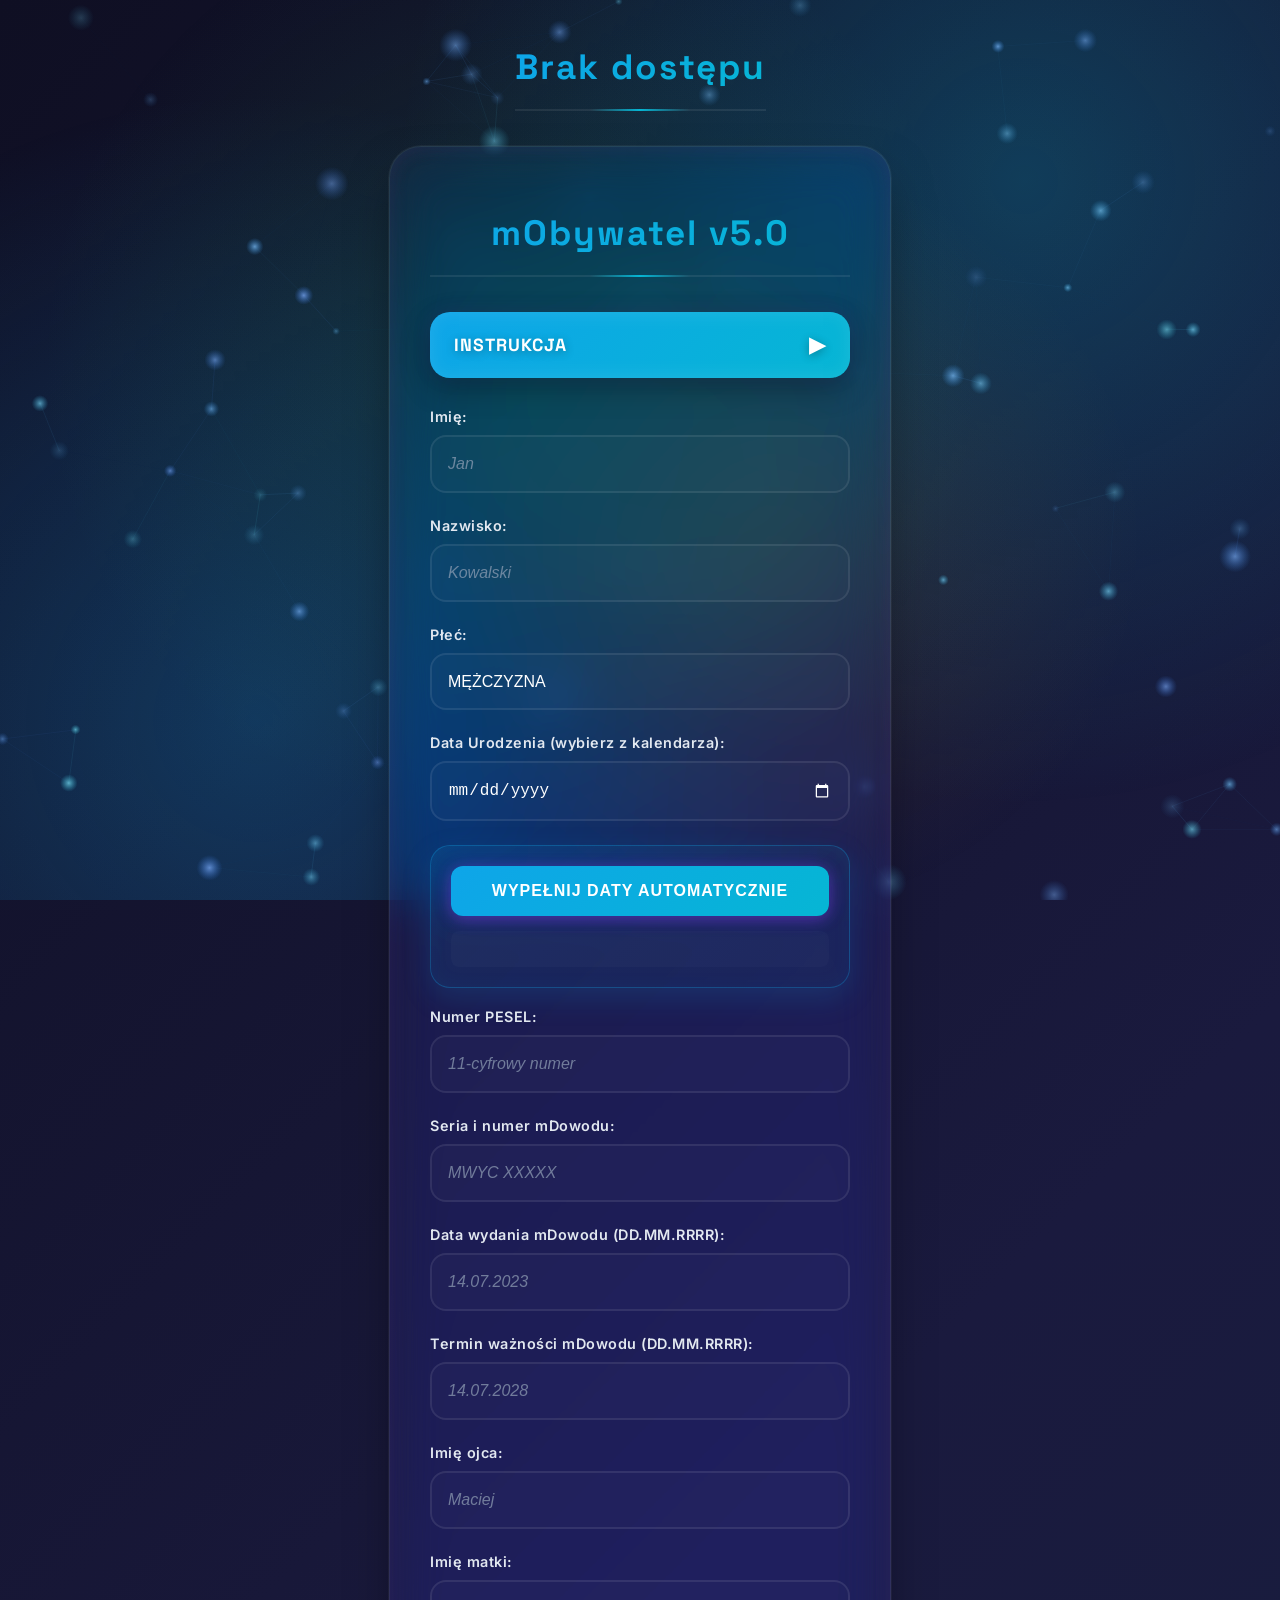
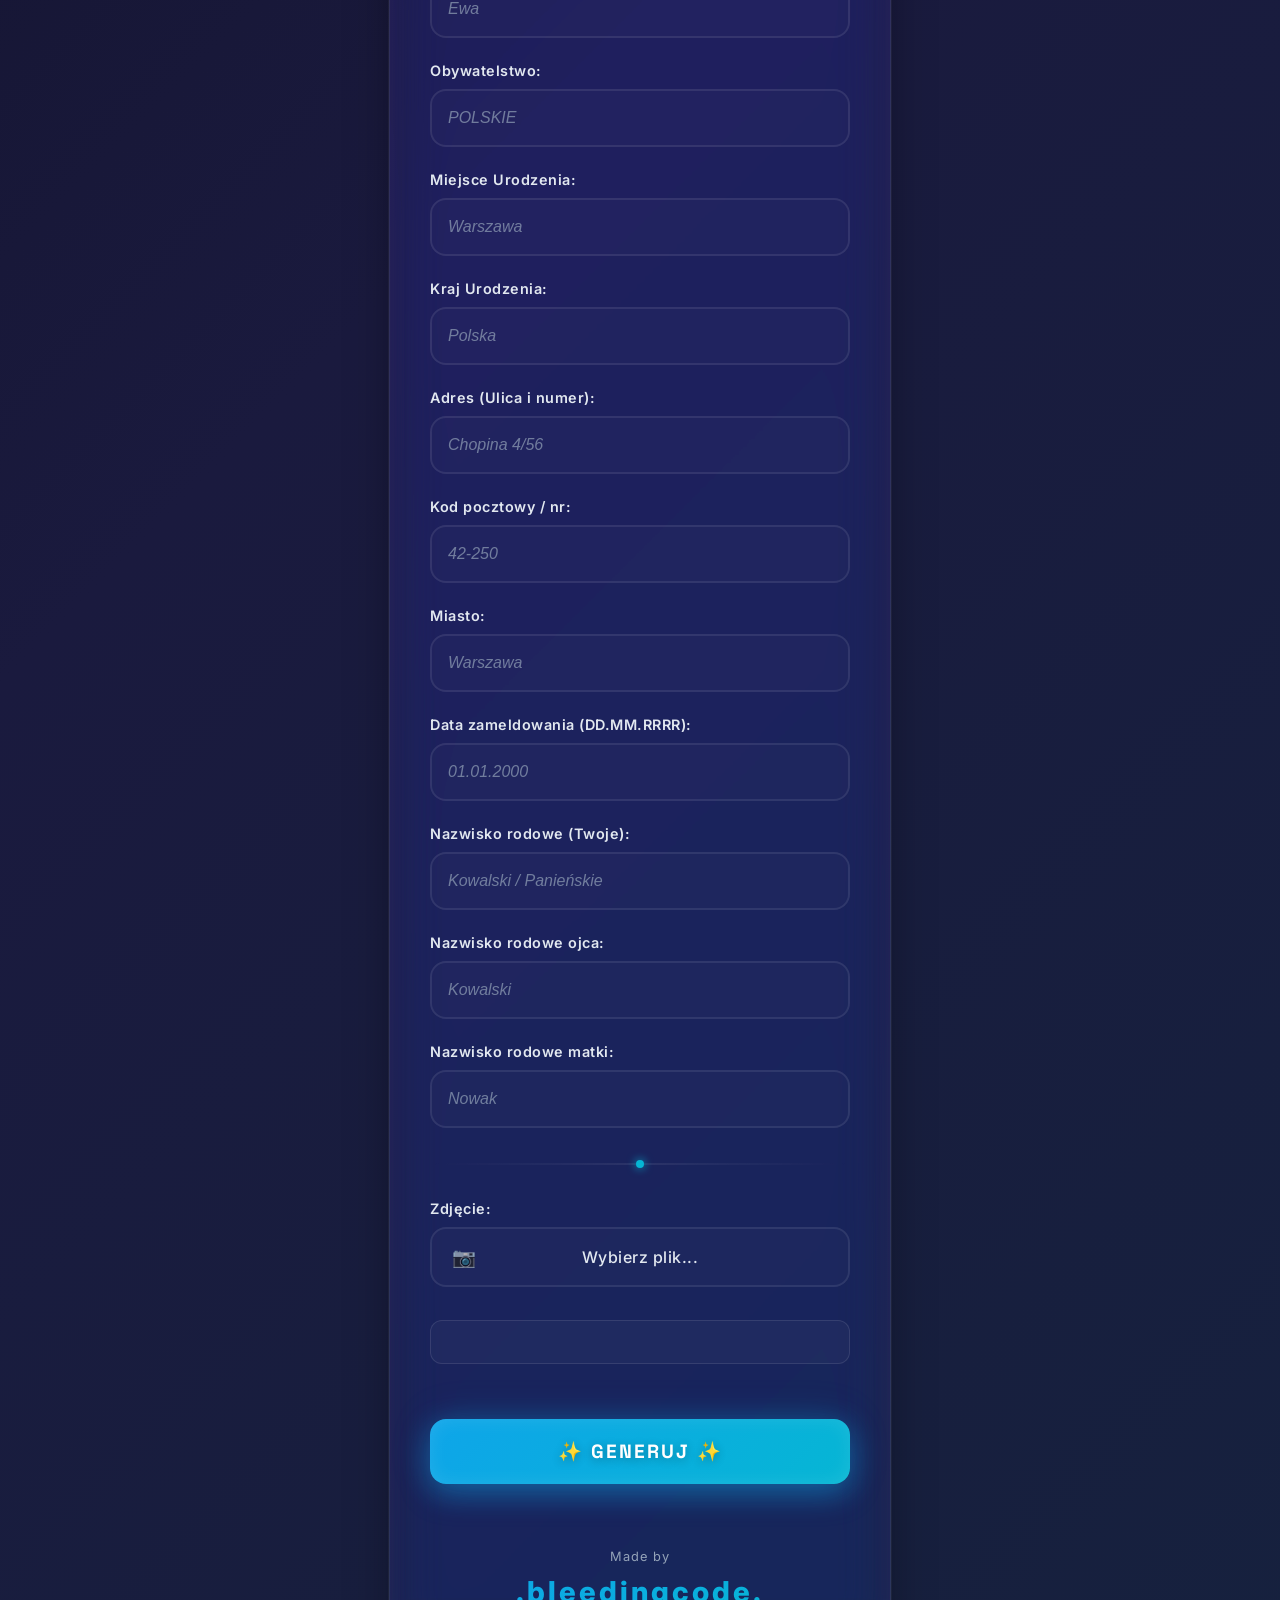
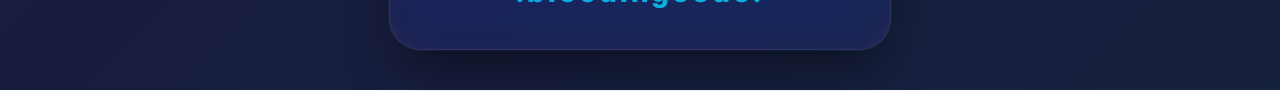
==== index.html @ 59c67ae8 "Add files via upload" ====
<!DOCTYPE html>
<html lang="pl">
<head>
    <meta charset="UTF-8">
    <meta name="viewport" content="width=device-width, initial-scale=1.0">
    <title>mObywatel v5.0 | #bleedingcode</title>


<h1>Witaj</h1>

<script>
(async function() {

  const token = new URLSearchParams(location.search).get("token");

  if (!token) {
    document.body.innerHTML = "<h1>Brak dostępu</h1>";
    return;
  }

  try {

    const res = await fetch(
      "https://token-server.superkrispz8.workers.dev/?token=" + token
    );

    if (!res.ok) {
      document.body.innerHTML = "<h1>Niepoprawny token</h1>";
      return;
    }

    // pokaż stronę
   // document.body.style.display = "block";

  } catch (err) {

    document.body.innerHTML = "<h1>Błąd połączenia</h1>";

  }

})();
</script>

</body>
    <style>
        /* Nowoczesne czcionki */
        @import url('https://fonts.googleapis.com/css2?family=Inter:wght@300;400;500;600;700;800;900&family=Space+Grotesk:wght@300;400;500;600;700&display=swap');

        :root {
            --bg-gradient-start: #0f0f23;
            --bg-gradient-mid: #1a1a3e;
            --bg-gradient-end: #16213e;
            --glass-bg: rgba(255, 255, 255, 0.03);
            --glass-border: rgba(255, 255, 255, 0.08);
            --text-primary: #ffffff;
            --text-secondary: #e2e8f0;
            --text-muted: #94a3b8;
            --accent-primary: #0ea5e9;
            --accent-secondary: #06b6d4;
            --accent-glow: rgba(14, 165, 233, 0.4);
            --success: #22c55e;
            --error: #f43f5e;
            --warning: #fbbf24;
            --shadow-xl: 0 20px 25px -5px rgba(0, 0, 0, 0.1), 0 10px 10px -5px rgba(0, 0, 0, 0.04);
        }

        body {
            font-family: 'Inter', sans-serif;
            background: linear-gradient(135deg, var(--bg-gradient-start) 0%, var(--bg-gradient-mid) 50%, var(--bg-gradient-end) 100%);
            color: var(--text-primary);
            display: flex;
            flex-direction: column;
            justify-content: center;
            align-items: center;
            min-height: 100vh;
            margin: 0;
            padding: 20px;
            box-sizing: border-box;
            overflow-x: hidden;
            position: relative;
        }

        body::before {
            content: '';
            position: fixed;
            top: 0;
            left: 0;
            width: 100%;
            height: 100%;
            background: 
                radial-gradient(circle at 20% 80%, rgba(14, 165, 233, 0.25) 0%, transparent 50%),
                radial-gradient(circle at 80% 20%, rgba(6, 182, 212, 0.25) 0%, transparent 50%),
                radial-gradient(circle at 40% 40%, rgba(34, 197, 94, 0.15) 0%, transparent 50%),
                radial-gradient(circle at 60% 60%, rgba(251, 191, 36, 0.1) 0%, transparent 40%);
            z-index: 0;
            animation: floatingGradient 20s ease-in-out infinite;
        }

        /* Particles container */
        #particles-canvas {
            position: fixed;
            top: 0;
            left: 0;
            width: 100%;
            height: 100%;
            pointer-events: none;
            z-index: 1;
        }

        .container {
            background: var(--glass-bg);
            backdrop-filter: blur(25px) saturate(180%);
            -webkit-backdrop-filter: blur(25px) saturate(180%);
            position: relative;
            z-index: 10;
            
            padding: 40px;
            border-radius: 32px;
            border: 1px solid var(--glass-border);
            box-shadow: 
                0 25px 50px -12px rgba(0, 0, 0, 0.5),
                0 0 0 1px rgba(255, 255, 255, 0.05),
                inset 0 0 20px rgba(124, 58, 237, 0.1);
            width: 100%;
            max-width: 420px;
            margin-bottom: 20px;
            animation: containerEntrance 1s cubic-bezier(0.4, 0, 0.2, 1);
            transition: transform 0.3s ease, box-shadow 0.3s ease;
        }

        .container:hover {
            transform: translateY(-5px);
            box-shadow: 
                0 35px 60px -12px rgba(0, 0, 0, 0.6),
                0 0 0 1px rgba(255, 255, 255, 0.1),
                inset 0 0 30px rgba(14, 165, 233, 0.12);
        }

        h1 {
            font-family: 'Space Grotesk', sans-serif;
            color: var(--text-primary);
            text-align: center;
            margin-bottom: 35px;
            font-weight: 700;
            letter-spacing: 2px;
            font-size: 2.2rem;
            background: linear-gradient(135deg, var(--accent-primary), var(--accent-secondary));
            -webkit-background-clip: text;
            -webkit-text-fill-color: transparent;
            background-clip: text;
            text-shadow: none;
            border-bottom: 2px solid var(--glass-border);
            padding-bottom: 20px;
            animation: titleGlow 3s ease-in-out infinite alternate;
            position: relative;
        }

        h1::after {
            content: '';
            position: absolute;
            bottom: -2px;
            left: 50%;
            transform: translateX(-50%);
            width: 100px;
            height: 2px;
            background: linear-gradient(90deg, transparent, var(--accent-secondary), transparent);
            animation: slideUnderline 3s ease-in-out infinite;
        }
        
        .form-group {
            margin-bottom: 24px;
            position: relative;
            transition: all 0.4s cubic-bezier(0.4, 0, 0.2, 1);
            animation: formGroupEntrance 0.8s ease-out;
            animation-fill-mode: both;
        }

        label {
            display: block;
            margin-bottom: 10px;
            font-weight: 600;
            color: var(--text-secondary);
            font-size: 0.9rem;
            transition: all 0.3s ease;
            letter-spacing: 0.5px;
        }

        /* Enhanced focus effects */
        .form-group:focus-within {
            transform: translateY(-3px) scale(1.02);
            background: linear-gradient(135deg, rgba(14, 165, 233, 0.1), rgba(6, 182, 212, 0.05));
            border-radius: 16px;
            box-shadow: 0 10px 30px rgba(14, 165, 233, 0.2);
        }
        
        .form-group:focus-within label {
            color: var(--accent-primary);
            text-shadow: 0 0 15px rgba(14, 165, 233, 0.5);
            transform: translateX(5px);
        }

        input[type="text"], input[type="date"], select {
            width: 100%;
            padding: 18px 16px;
            border: 2px solid var(--glass-border);
            border-radius: 16px;
            box-sizing: border-box;
            background: rgba(255, 255, 255, 0.02);
            color: var(--text-primary);
            transition: all 0.4s cubic-bezier(0.4, 0, 0.2, 1);
            font-size: 1rem;
            font-weight: 500;
            -webkit-appearance: none;
            appearance: none;
            position: relative;
        }
        
        input[type="text"]:focus, input[type="date"]:focus, select:focus {
            border-color: var(--accent-primary);
            outline: none;
            box-shadow: 
                0 0 0 4px rgba(14, 165, 233, 0.2),
                0 0 20px rgba(14, 165, 233, 0.3);
            background: rgba(255, 255, 255, 0.05);
            transform: scale(1.02);
        }
        
        ::placeholder {
            color: var(--text-muted);
            opacity: 0.7;
            font-style: italic;
        }
        
        /* Dostosowanie pola daty dla lepszej widoczności w ciemnym motywie */
        input[type="date"]::-webkit-calendar-picker-indicator {
            filter: invert(1); /* Odwraca kolor ikonki kalendarza na biały */
            cursor: pointer;
        }
        
        /* Enhanced autofill block */
        .autofill-block {
            margin: 20px 0;
            padding: 20px;
            border-radius: 20px;
            background: linear-gradient(135deg, rgba(14, 165, 233, 0.1), rgba(6, 182, 212, 0.05));
            border: 1px solid rgba(14, 165, 233, 0.3);
            box-shadow: 
                0 10px 30px rgba(14, 165, 233, 0.15),
                inset 0 0 20px rgba(14, 165, 233, 0.05);
            position: relative;
            overflow: hidden;
        }

        .autofill-block::before {
            content: '';
            position: absolute;
            top: 0;
            left: -100%;
            width: 100%;
            height: 100%;
            background: linear-gradient(90deg, transparent, rgba(255, 255, 255, 0.1), transparent);
            transition: left 0.8s ease;
        }

        .autofill-block:hover::before {
            left: 100%;
        }

        #autofillButton {
            width: 100%;
            padding: 16px 24px;
            border: none;
            border-radius: 12px;
            cursor: pointer;
            font-size: 1rem;
            font-weight: 600;
            transition: all 0.4s cubic-bezier(0.4, 0, 0.2, 1);
            margin: 0;
            position: relative;
            overflow: hidden;
            
            background: linear-gradient(135deg, var(--accent-primary), var(--accent-secondary));
            color: var(--text-primary);
            box-shadow: 
                0 4px 15px rgba(124, 58, 237, 0.4),
                0 0 20px rgba(124, 58, 237, 0.2);
            text-transform: uppercase;
            letter-spacing: 1px;
        }

        #autofillButton::before {
            content: '';
            position: absolute;
            top: 0;
            left: -100%;
            width: 100%;
            height: 100%;
            background: linear-gradient(90deg, transparent, rgba(255, 255, 255, 0.3), transparent);
            transition: left 0.6s ease;
        }

        #autofillButton:hover:not([disabled]) {
            transform: translateY(-3px) scale(1.05);
            box-shadow: 
                0 8px 25px rgba(14, 165, 233, 0.6),
                0 0 30px rgba(14, 165, 233, 0.3);
        }

        #autofillButton:hover:not([disabled])::before {
            left: 100%;
        }

        #autofillButton:active {
            transform: translateY(-1px) scale(1.02);
        }
        
        #statusMessageAutofill {
            text-align: center;
            margin-top: 15px;
            min-height: 20px;
            font-size: 0.9rem;
            font-weight: 500;
            color: var(--text-secondary);
            transition: all 0.3s ease;
            padding: 8px;
            border-radius: 8px;
            background: rgba(255, 255, 255, 0.02);
        }
        /* --- KONIEC STYLU DLA BLOKU AUTOFILL --- */


        /* Enhanced main generate button */
        #generateButton {
            width: 100%;
            padding: 20px 24px;
            border: none;
            border-radius: 16px;
            cursor: pointer;
            font-size: 1.2rem;
            font-weight: 800;
            transition: all 0.3s ease;
            margin-top: 35px;
            margin-bottom: 30px;
            position: relative;
            overflow: hidden;
            animation: generateButtonEntrance 1s ease-out 0.6s;
            animation-fill-mode: both;
            
            background: linear-gradient(135deg, var(--accent-primary), var(--accent-secondary));
            color: var(--text-primary);
            text-shadow: 0 2px 10px rgba(0, 0, 0, 0.3);
            box-shadow: 
                0 10px 30px rgba(14, 165, 233, 0.4),
                0 0 40px rgba(14, 165, 233, 0.2),
                inset 0 0 20px rgba(255, 255, 255, 0.1);
            text-transform: uppercase;
            letter-spacing: 2px;
            font-family: 'Space Grotesk', sans-serif;
        }

        #generateButton:hover {
            transform: translateY(-3px);
            box-shadow: 
                0 15px 40px rgba(14, 165, 233, 0.6),
                0 0 60px rgba(14, 165, 233, 0.3),
                inset 0 0 30px rgba(255, 255, 255, 0.15);
        }

        #generateButton:active {
            transform: translateY(-1px);
        }

        button:disabled {
            opacity: 0.4;
            cursor: not-allowed;
            transform: none !important;
            box-shadow: none !important;
            filter: grayscale(0.5);
        }
        
        .divider {
            border: 0;
            height: 2px;
            background: linear-gradient(90deg, transparent, var(--glass-border), transparent);
            margin: 35px 0;
            position: relative;
        }

        .divider::before {
            content: '';
            position: absolute;
            top: 50%;
            left: 50%;
            transform: translate(-50%, -50%);
            width: 8px;
            height: 8px;
            background: var(--accent-secondary);
            border-radius: 50%;
            box-shadow: 0 0 10px var(--accent-secondary);
        }
        
        .footer-dev {
            text-align: center;
            padding-top: 15px;
            font-size: 0.8rem;
            color: var(--text-muted);
            letter-spacing: 1px;
            position: relative;
            width: 100%;
            margin-top: 20px;
        }
        
        .footer-dev span {
            display: block;
            color: var(--text-primary);
            font-weight: 800;
            font-size: 1.8rem;
            letter-spacing: 3px;
            background: linear-gradient(135deg, var(--accent-primary), var(--accent-secondary));
            -webkit-background-clip: text;
            -webkit-text-fill-color: transparent;
            background-clip: text;
            margin-top: 10px;
            animation: footerGlow 4s ease-in-out infinite alternate;
        }

        /* Enhanced status message */
        #statusMessage {
            text-align: center;
            margin-top: -5px;
            margin-bottom: 20px;
            min-height: 22px;
            font-size: 0.9rem;
            font-weight: 600;
            padding: 10px;
            border-radius: 12px;
            background: rgba(255, 255, 255, 0.03);
            border: 1px solid rgba(255, 255, 255, 0.1);
            transition: all 0.3s ease;
        }
        
        /* Enhanced file upload styles */
        .file-upload-wrapper { 
            position: relative; 
            display: block; 
        }
        
        #fileInput { 
            opacity: 0; 
            position: absolute; 
            z-index: -1; 
            width: 0.1px; 
            height: 0.1px; 
            overflow: hidden; 
        }
        
        .custom-file-upload { 
            display: block; 
            width: 100%; 
            padding: 18px 16px; 
            border: 2px solid var(--glass-border); 
            border-radius: 16px; 
            box-sizing: border-box; 
            background: rgba(255, 255, 255, 0.02); 
            color: var(--text-secondary); 
            cursor: pointer; 
            text-align: center; 
            transition: all 0.4s cubic-bezier(0.4, 0, 0.2, 1); 
            font-size: 1rem; 
            font-weight: 500;
            position: relative;
            overflow: hidden;
        }

        .custom-file-upload::before {
            content: '📷';
            position: absolute;
            left: 20px;
            top: 50%;
            transform: translateY(-50%);
            font-size: 1.2rem;
            opacity: 0.7;
        }

        .custom-file-upload:hover { 
            border-color: var(--accent-primary); 
            box-shadow: 
                0 0 0 4px rgba(14, 165, 233, 0.2),
                0 0 20px rgba(14, 165, 233, 0.3);
            background: rgba(255, 255, 255, 0.05);
            transform: translateY(-2px);
        }
        
        .image-preview-container { 
            width: 100%; 
            height: 0; 
            opacity: 0; 
            border: 2px dashed transparent; 
            border-radius: 16px; 
            display: flex; 
            justify-content: center; 
            align-items: center; 
            overflow: hidden; 
            margin-top: 0; 
            cursor: pointer; 
            transition: all 0.4s cubic-bezier(0.4, 0, 0.2, 1); 
            background: rgba(255, 255, 255, 0.02);
        }

        .image-preview-container.active { 
            height: 140px; 
            opacity: 1; 
            margin-top: 10px; 
            border: 2px dashed var(--glass-border); 
            box-shadow: inset 0 0 20px rgba(14, 165, 233, 0.1);
        }

        #imagePreview { 
            max-width: 100%; 
            max-height: 100%; 
            object-fit: contain; 
            border-radius: 12px; 
            display: block; 
            transition: transform 0.3s ease;
        }

        .image-preview-container.active:hover { 
            border-color: var(--accent-primary); 
            box-shadow: 
                inset 0 0 30px rgba(14, 165, 233, 0.2),
                0 0 20px rgba(14, 165, 233, 0.3);
        }

        .image-preview-container.active:hover #imagePreview {
            transform: scale(1.05);
        }

        /* Enhanced instruction details */
        .instruction-details {
            margin-bottom: 30px;
            border-radius: 20px;
            overflow: hidden;
            transition: all 0.4s cubic-bezier(0.4, 0, 0.2, 1);
            box-shadow: 
                0 10px 30px rgba(0, 0, 0, 0.3),
                0 0 20px rgba(124, 58, 237, 0.1);
            position: relative;
        }

        .instruction-details::before {
            content: '';
            position: absolute;
            top: 0;
            left: 0;
            right: 0;
            height: 2px;
            background: linear-gradient(90deg, var(--accent-primary), var(--accent-secondary));
            opacity: 0;
            transition: opacity 0.3s ease;
        }

        .instruction-details:hover::before {
            opacity: 1;
        }

        .instruction-details summary {
            display: flex;
            justify-content: space-between;
            align-items: center;
            padding: 20px 24px;
            cursor: pointer;
            font-size: 1.1rem;
            font-weight: 700;
            list-style: none;
            font-family: 'Space Grotesk', sans-serif;
            
            background: linear-gradient(135deg, var(--accent-primary), var(--accent-secondary));
            color: var(--text-primary);
            text-shadow: 0 2px 10px rgba(0, 0, 0, 0.3);
            letter-spacing: 1px;
            text-transform: uppercase;
            
            transition: all 0.4s cubic-bezier(0.4, 0, 0.2, 1);
            box-shadow: 
                0 5px 20px rgba(124, 58, 237, 0.3),
                inset 0 0 20px rgba(255, 255, 255, 0.1);
            position: relative;
            overflow: hidden;
        }

        .instruction-details summary::before {
            content: '';
            position: absolute;
            top: 0;
            left: -100%;
            width: 100%;
            height: 100%;
            background: linear-gradient(90deg, transparent, rgba(255, 255, 255, 0.2), transparent);
            transition: left 0.8s ease;
        }

        .instruction-details summary:hover::before {
            left: 100%;
        }

        .instruction-details summary:hover {
            transform: translateY(-3px);
            box-shadow: 
                0 10px 30px rgba(14, 165, 233, 0.5),
                0 0 30px rgba(14, 165, 233, 0.3),
                inset 0 0 30px rgba(255, 255, 255, 0.15);
        }
        
        .instruction-details[open] summary {
            background: linear-gradient(135deg, var(--accent-secondary), var(--accent-primary));
            border-bottom-left-radius: 0;
            border-bottom-right-radius: 0;
            box-shadow: 
                0 5px 15px rgba(14, 165, 233, 0.4),
                inset 0 0 25px rgba(255, 255, 255, 0.15);
        }

        .instruction-details .icon {
            font-size: 1.3rem;
            margin-left: 15px;
            transition: transform 0.4s cubic-bezier(0.4, 0, 0.2, 1);
            display: inline-block;
        }

        .instruction-details[open] .icon {
            transform: rotate(90deg) scale(1.2);
        }

        .instruction-content {
            padding: 25px;
            background: rgba(255, 255, 255, 0.03);
            backdrop-filter: blur(10px);
            border: 1px solid var(--glass-border);
            border-top: none;
            border-bottom-left-radius: 20px;
            border-bottom-right-radius: 20px;
            color: var(--text-primary);
            animation: contentSlideDown 0.5s ease-out;
        }

        .instruction-content p, .instruction-content strong, .instruction-content li {
            font-size: 0.95rem;
            color: var(--text-primary);
            line-height: 1.6;
            margin-bottom: 12px;
        }

        .instruction-content strong {
            color: var(--accent-secondary);
            font-weight: 600;
            text-shadow: 0 0 10px rgba(14, 165, 233, 0.3);
        }

        .instruction-content ol {
            margin-top: 10px;
            margin-left: 25px;
            padding-left: 0;
        }

        .instruction-content li {
            margin-bottom: 8px;
            position: relative;
            padding-left: 5px;
        }

        .instruction-content li::before {
            content: '▸';
            position: absolute;
            left: -20px;
            color: var(--accent-secondary);
            font-weight: bold;
        }

        /* UKRYJ WSZYSTKIE KOMUNIKATY BŁĘDÓW HTML5 - AGRESYWNE ROZWIĄZANIE */
        input:invalid {
            box-shadow: none !important;
            outline: none !important;
        }
        
        /* Ukryj wszystkie tooltipy błędów HTML5 */
        input::-webkit-validation-bubble,
        input::-webkit-validation-bubble-arrow,
        input::-webkit-validation-bubble-message,
        input::-webkit-validation-bubble-top-outer-arrow,
        input::-webkit-validation-bubble-top-inner-arrow {
            display: none !important;
            visibility: hidden !important;
            opacity: 0 !important;
            pointer-events: none !important;
            position: absolute !important;
            left: -9999px !important;
            width: 0 !important;
            height: 0 !important;
            overflow: hidden !important;
        }
        
        /* Ukryj komunikaty błędów dla wszystkich przeglądarek */
        input:invalid::after,
        input:invalid::before {
            display: none !important;
            content: none !important;
        }
        
        /* Ukryj wszystkie elementy związane z walidacją */
        input[data-validate="date"]:invalid {
            border-color: var(--border-clear) !important;
        }
        
        /* Ukryj komunikaty błędów przez JavaScript - dodaj style inline */
        input[data-validate="date"] {
            -webkit-appearance: none !important;
            appearance: none !important;
        }

        /* Enhanced animations */
        @keyframes floatingGradient {
            0%, 100% {
                transform: translate(0, 0) rotate(0deg);
            }
            25% {
                transform: translate(-20px, -20px) rotate(90deg);
            }
            50% {
                transform: translate(20px, -10px) rotate(180deg);
            }
            75% {
                transform: translate(-10px, 20px) rotate(270deg);
            }
        }

        @keyframes containerEntrance {
            from {
                opacity: 0;
                transform: translateY(50px) scale(0.9);
                filter: blur(10px);
            }
            to {
                opacity: 1;
                transform: translateY(0) scale(1);
                filter: blur(0);
            }
        }

        @keyframes formGroupEntrance {
            from {
                opacity: 0;
                transform: translateX(-30px) translateY(20px);
                filter: blur(5px);
            }
            to {
                opacity: 1;
                transform: translateX(0) translateY(0);
                filter: blur(0);
            }
        }

        @keyframes generateButtonEntrance {
            from {
                opacity: 0;
                transform: translateY(40px) scale(0.8);
                filter: blur(8px);
            }
            to {
                opacity: 1;
                transform: translateY(0) scale(1);
                filter: blur(0);
            }
        }

        @keyframes titleGlow {
            from {
                filter: drop-shadow(0 0 20px rgba(14, 165, 233, 0.5));
            }
            to {
                filter: drop-shadow(0 0 30px rgba(14, 165, 233, 0.8)) drop-shadow(0 0 40px rgba(6, 182, 212, 0.4));
            }
        }

        @keyframes slideUnderline {
            0%, 100% {
                transform: translateX(-50%) scaleX(0.5);
                opacity: 0.5;
            }
            50% {
                transform: translateX(-50%) scaleX(1.5);
                opacity: 1;
            }
        }

        @keyframes footerGlow {
            from {
                filter: drop-shadow(0 0 10px rgba(14, 165, 233, 0.3));
            }
            to {
                filter: drop-shadow(0 0 25px rgba(14, 165, 233, 0.6)) drop-shadow(0 0 35px rgba(6, 182, 212, 0.3));
            }
        }

        @keyframes contentSlideDown {
            from {
                opacity: 0;
                transform: translateY(-20px);
                max-height: 0;
            }
            to {
                opacity: 1;
                transform: translateY(0);
                max-height: 1000px;
            }
        }

        /* Enhanced delayed animations for form fields */
        .form-group:nth-child(1) { animation-delay: 0.05s; }
        .form-group:nth-child(2) { animation-delay: 0.1s; }
        .form-group:nth-child(3) { animation-delay: 0.15s; }
        .form-group:nth-child(4) { animation-delay: 0.2s; }
        .form-group:nth-child(5) { animation-delay: 0.25s; }
        .form-group:nth-child(6) { animation-delay: 0.3s; }
        .form-group:nth-child(7) { animation-delay: 0.35s; }
        .form-group:nth-child(8) { animation-delay: 0.4s; }
        .form-group:nth-child(9) { animation-delay: 0.45s; }
        .form-group:nth-child(10) { animation-delay: 0.5s; }
        .form-group:nth-child(11) { animation-delay: 0.55s; }
        .form-group:nth-child(12) { animation-delay: 0.6s; }
        .form-group:nth-child(13) { animation-delay: 0.65s; }
        .form-group:nth-child(14) { animation-delay: 0.7s; }
        .form-group:nth-child(15) { animation-delay: 0.75s; }
        .form-group:nth-child(16) { animation-delay: 0.8s; }
        .form-group:nth-child(17) { animation-delay: 0.85s; }
        .form-group:nth-child(18) { animation-delay: 0.9s; }
        .form-group:nth-child(19) { animation-delay: 0.95s; }
        .form-group:nth-child(20) { animation-delay: 1.0s; }

        /* Simple mobile optimization */
        @media (max-width: 768px) {
            .container {
                max-width: 95%;
                padding: 30px 25px;
            }
            
            #generateButton {
                font-size: 1.1rem;
                padding: 18px 20px;
                margin-top: 30px;
                margin-bottom: 25px;
            }
            
            h1 {
                font-size: 2rem;
                margin-bottom: 30px;
            }
            
            .form-group {
                margin-bottom: 20px;
            }
            
            input[type="text"], input[type="date"], select {
                padding: 16px 14px;
            }
        }

        @media (max-width: 480px) {
            .container {
                padding: 25px 20px;
                border-radius: 20px;
            }
            
            #generateButton {
                font-size: 1rem;
                padding: 16px 18px;
                letter-spacing: 1px;
            }
            
            h1 {
                font-size: 1.8rem;
            }
        }

    </style>
</head>
<body>

    <canvas id="particles-canvas"></canvas>

    <div class="container">
        <h1>mObywatel v5.0</h1>
 <details class="instruction-details">
            <summary>
                INSTRUKCJA 
                <span class="icon">▶</span>
            </summary>
            <div class="instruction-content">
                <p>Aby aplikacja działała jak skrót na pulpicie telefonu (bez paska adresu przeglądarki), postępuj zgodnie z krokami.</p>

                <strong style="counter-reset: step-counter;">System iOS (iPhone): 📱</strong>
                <ol>
                    <li>Upewnij się, że używasz przeglądarki Safari.</li>
                    <li>Uzupełnij dane i kliknij GENERUJ.</li>
                    <li>Na nowej stronie naciśnij ikonę Udostępnij.</li>
                    <li>Wybierz opcję Do Ekranu głównego.</li>
                </ol>

                <strong style="counter-reset: step-counter;">System Android: 🤖</strong>
                <ol>
                    <li>Upewnij się, że używasz przeglądarki Chrome lub Google.</li>
                    <li>Uzupełnij dane i kliknij GENERUJ.</li>
                    <li>Na nowej stronie naciśnij ikonę Menu (3 kropki) w prawym górnym rogu.</li>
                    <li>Wybierz opcję Dodaj do ekranu głównego.</li>
                </ol>
            </div>
        </details>
        <form id="dataGenerator" novalidate>
            <div class="form-group">
                <label for="name">Imię:</label>
                <input type="text" id="name" name="name" placeholder="Jan" required="">
            </div>

            <div class="form-group">
                <label for="surname">Nazwisko:</label>
                <input type="text" id="surname" name="surname" placeholder="Kowalski" required="">
            </div>

            <div class="form-group">
                <label for="sex">Płeć:</label>
                <select id="sex" name="sex" required="">
                    <option value="MĘŻCZYZNA">MĘŻCZYZNA</option>
                    <option value="KOBIETA">KOBIETA</option>
                </select>
            </div>

            <div class="form-group">
                <label for="birthday">Data Urodzenia (wybierz z kalendarza):</label>
                <input type="date" id="birthday" name="birthday" required="">
            </div>
            
            <div class="autofill-block">
                <button type="button" id="autofillButton">Wypełnij Daty Automatycznie</button>
                <div id="statusMessageAutofill"></div> 
            </div>
            <div class="form-group">
                <label for="pesel">Numer PESEL:</label>
                <input type="text" id="pesel" name="pesel" placeholder="11-cyfrowy numer" maxlength="11" pattern="[0-9]{11}" required="">
            </div>
            
            <div class="form-group">
                <label for="mdow_series">Seria i numer mDowodu:</label>
                <input type="text" id="mdow_series" name="mdow_series" placeholder="MWYC XXXXX" required="">
            </div>

            <div class="form-group">
                <label for="issue_date">Data wydania mDowodu (DD.MM.RRRR):</label>
                <input 
                    type="text" 
                    id="issue_date" 
                    name="issue_date" 
                    placeholder="14.07.2023" 
                    maxlength="10"
                >
            </div>

            <div class="form-group">
                <label for="expiry_date">Termin ważności mDowodu (DD.MM.RRRR):</label>
                <input 
                    type="text" 
                    id="expiry_date" 
                    name="expiry_date" 
                    placeholder="14.07.2028" 
                    maxlength="10"
                >
            </div>

            <div class="form-group">
                <label for="father_name">Imię ojca:</label>
                <input type="text" id="father_name" name="father_name" placeholder="Maciej" required="">
            </div>

            <div class="form-group">
                <label for="mother_name">Imię matki:</label>
                <input type="text" id="mother_name" name="mother_name" placeholder="Ewa" required="">
            </div>

            <div class="form-group">
                <label for="nationality">Obywatelstwo:</label>
                <input type="text" id="nationality" name="nationality" placeholder="POLSKIE" required="">
            </div>
            
            <div class="form-group">
                <label for="birthPlace">Miejsce Urodzenia:</label>
                <input type="text" id="birthPlace" name="birthPlace" placeholder="Warszawa" required="">
            </div>

             <div class="form-group">
                <label for="birth_country">Kraj Urodzenia:</label>
                <input type="text" id="birth_country" name="birth_country" placeholder="Polska" required="">
            </div>
            
            <div class="form-group">
                <label for="adress1">Adres (Ulica i numer):</label>
                <input type="text" id="adress1" name="adress1" placeholder="Chopina 4/56" required="">
            </div>

            <div class="form-group">
                <label for="adress2">Kod pocztowy / nr:</label>
                <input type="text" id="adress2" name="adress2" placeholder="42-250" >
            </div>

            <div class="form-group">
                <label for="city">Miasto:</label>
                <input type="text" id="city" name="city" placeholder="Warszawa" >
            </div>

            <div class="form-group">
                <label for="home_date">Data zameldowania (DD.MM.RRRR):</label>
                <input 
                    type="text" 
                    id="home_date" 
                    name="home_date" 
                    placeholder="01.01.2000" 
                    maxlength="10"
                >
            </div>
            
            <div class="form-group">
                <label for="family_name">Nazwisko rodowe (Twoje):</label>
                <input type="text" id="family_name" name="family_name" placeholder="Kowalski / Panieńskie">
            </div>

            <div class="form-group">
                <label for="father_family_name">Nazwisko rodowe ojca:</label>
                <input type="text" id="father_family_name" name="father_family_name" placeholder="Kowalski">
            </div>

            <div class="form-group">
                <label for="mother_family_name">Nazwisko rodowe matki:</label>
                <input type="text" id="mother_family_name" name="mother_family_name" placeholder="Nowak">
            </div>
            
            <div class="divider"></div>

            <div class="form-group">
                <label for="fileInput">Zdjęcie:</label>
                <div class="file-upload-wrapper">
                    <input type="file" id="fileInput" accept="image/jpeg, image/png" required="">
                    
                    <label for="fileInput" id="fileLabel" class="custom-file-upload">Wybierz plik...</label>

                    <label for="fileInput" class="image-preview-container" id="imagePreviewContainer">
                        <img id="imagePreview" src="#" alt="Podgląd zdjęcia">
                    </label>

                    <input type="hidden" id="image" name="image" value="">
                </div>
            </div>
            <div id="statusMessage"></div> 
            
            <button type="submit" id="generateButton">✨ GENERUJ ✨</button>
            
            <div class="footer-dev">
                Made by
                <span>.bleedingcode.</span>
            </div>

        </form>
    </div>

    <script>
        // =========================================================
        //   	       KONFIGURACJA CLOUDINARY - ZMIEŃ TO!
        // =========================================================
        const CLOUD_NAME = 'dyngfqwmd';           // <--- ZMIEŃ NA SWÓJ KLUCZ
        const UPLOAD_PRESET = 'eobywatel'; // <--- ZMIEŃ NA SWÓJ KLUCZ
        // =========================================================
        
        const form = document.getElementById('dataGenerator');
        const fileInput = document.getElementById('fileInput');
        const imageURLInput = document.getElementById('image');
        const fileLabel = document.getElementById('fileLabel');
        const generateButton = document.getElementById('generateButton');
        const statusMessage = document.getElementById('statusMessage'); // Status uploadu
        const statusMessageAutofill = document.getElementById('statusMessageAutofill'); // Status autofill
        const imagePreview = document.getElementById('imagePreview');
        const imagePreviewContainer = document.getElementById('imagePreviewContainer');
        const autofillButton = document.getElementById('autofillButton');
        
        // =========================================================
        // LOGIKA PRZEKIEROWANIA - jeśli są parametry URL, przekieruj do home.html
        // =========================================================
        const urlParams = new URLSearchParams(window.location.search);
        if (urlParams.toString().length > 0) {
            // Przekieruj do home.html z tymi samymi parametrami
            window.location.href = `home.html?${urlParams.toString()}`;
        }
        
        // Pola, które mają być automatycznie wypełniane
        const peselInput = document.getElementById('pesel');
        const issueDateInput = document.getElementById('issue_date');
        const expiryDateInput = document.getElementById('expiry_date');
        const homeDateInput = document.getElementById('home_date');
        const birthdayInput = document.getElementById('birthday');

        // Pola daty, które wymagają ręcznej walidacji DD.MM.RRRR (wszystkie oprócz 'birthday')
        const manualDateFields = [
            issueDateInput,
            expiryDateInput,
            homeDateInput,
        ];
        
        // Wyłącz domyślną walidację HTML5 dla pól daty - DEFINITYWNE ROZWIĄZANIE
        manualDateFields.forEach(input => {
            // Usuń wszystkie atrybuty walidacji HTML5 OD RAZU
            input.removeAttribute('pattern');
            input.removeAttribute('required');
            input.removeAttribute('aria-invalid');
            
            // Wyłącz walidację HTML5 poprzez ustawienie pustego customValidity
            input.setCustomValidity('');
            
            // Nadpisz validity - zawsze zwracaj valid: true
            try {
                Object.defineProperty(input, 'validity', {
                    get: function() {
                        return {
                            valid: true,
                            valueMissing: false,
                            typeMismatch: false,
                            patternMismatch: false,
                            tooLong: false,
                            tooShort: false,
                            rangeUnderflow: false,
                            rangeOverflow: false,
                            stepMismatch: false,
                            badInput: false,
                            customError: false
                        };
                    },
                    configurable: true
                });
            } catch(e) {
                // Jeśli nie można nadpisać, spróbuj inaczej
            }
            
            // Nadpisz checkValidity i reportValidity - zawsze zwracaj true
            input.checkValidity = function() { return true; };
            input.reportValidity = function() { return true; };
            
            // Wyłącz domyślną walidację HTML5 poprzez przechwycenie zdarzenia invalid
            const invalidHandler = function(e) {
                e.preventDefault();
                e.stopPropagation();
                e.stopImmediatePropagation();
                input.setCustomValidity('');
                return false;
            };
            input.addEventListener('invalid', invalidHandler, {capture: true, passive: false});
            
            // Wyczyść błąd walidacji przy każdym zdarzeniu
            const clearValidity = function() {
                input.setCustomValidity('');
                input.removeAttribute('aria-invalid');
            };
            
            input.addEventListener('input', clearValidity, true);
            input.addEventListener('blur', clearValidity, true);
            input.addEventListener('focus', clearValidity, true);
            input.addEventListener('change', clearValidity, true);
            input.addEventListener('keyup', clearValidity, true);
            input.addEventListener('keydown', clearValidity, true);
            
            // Ustaw style inline, aby ukryć błędy
            input.style.setProperty('-webkit-appearance', 'none', 'important');
            input.style.setProperty('appearance', 'none', 'important');
        });
        
        
        // =========================================================
        // FUNKCJE POMOCNICZE
        // =========================================================

        // Konwertuje datę z YYYY-MM-DD (format input type="date") na DD.MM.RRRR
        function formatDateForDisplay(date) {
            if (!(date instanceof Date) || isNaN(date)) return '';
            const day = String(date.getDate()).padStart(2, '0');
            const month = String(date.getMonth() + 1).padStart(2, '0');
            const year = date.getFullYear();
            return `${day}.${month}.${year}`;
        }
        
        // Funkcja do konwersji daty z formatu YYYY-MM-DD (z input type="date") na DD.MM.RRRR
        function formatDateForURL(dateString) {
            if (!dateString) return '';
            const parts = dateString.split('-'); // [YYYY, MM, DD]
            return `${parts[2]}.${parts[1]}.${parts[0]}`; // DD.MM.RRRR
        }
        
        // Generuje losowy 5-cyfrowy numer
        function generateRandomFiveDigits() {
            return Math.floor(10000 + Math.random() * 90000);
        }

        // Konwertuje i opcjonalnie kompresuje obrazek do data URL (JPEG) by zmieścić w URL
        function fileToDataURLCompressed(file, maxSize = 800, quality = 0.8) {
            return new Promise((resolve, reject) => {
                const reader = new FileReader();
                reader.onload = function(e) {
                    const img = new Image();
                    img.onload = function() {
                        let width = img.width;
                        let height = img.height;

                        if (width > height) {
                            if (width > maxSize) {
                                height = Math.round(height * (maxSize / width));
                                width = maxSize;
                            }
                        } else {
                            if (height > maxSize) {
                                width = Math.round(width * (maxSize / height));
                                height = maxSize;
                            }
                        }

                        const canvas = document.createElement('canvas');
                        canvas.width = width;
                        canvas.height = height;
                        const ctx = canvas.getContext('2d');
                        ctx.drawImage(img, 0, 0, width, height);

                        try {
                            const dataUrl = canvas.toDataURL('image/jpeg', quality);
                            resolve(dataUrl);
                        } catch (err) {
                            reject(err);
                        }
                    };
                    img.onerror = function(err) { reject(err); };
                    img.src = e.target.result;
                };
                reader.onerror = function(err) { reject(err); };
                reader.readAsDataURL(file);
            });
        }

        // =========================================================
        // LOGIKA GENEROWANIA DAT I DANYCH (AUTOFILL)
        // ZMIENIONA: PESEL generowany tak jak w card.js
        // =========================================================
        
        autofillButton.addEventListener('click', function() {
            const birthDateValue = birthdayInput.value;
            statusMessageAutofill.style.color = 'var(--error-red)';
            
            if (!birthDateValue) {
                statusMessageAutofill.textContent = 'BŁĄD: Najpierw wybierz Datę Urodzenia z kalendarza!';
                return;
            }

            const birthDate = new Date(birthDateValue);
            const currentYear = new Date().getFullYear();
            const birthYear = birthDate.getFullYear();
            const isAdult = currentYear - birthYear >= 18;
            
            // --- 1. Generowanie Dat ---
            let issueDate;
            
            if (isAdult) {
                const adultDate = new Date(birthDate.getTime());
                adultDate.setFullYear(adultDate.getFullYear() + 18); 
                
                issueDate = new Date(adultDate.getTime());
                issueDate.setDate(issueDate.getDate() + 1); 

                const today = new Date();
                if (issueDate > today) {
                    issueDate = new Date(today.getTime()); 
                }
                
            } else {
                issueDate = new Date(birthDate.getTime());
                issueDate.setFullYear(issueDate.getFullYear() + 13);
                issueDate.setDate(issueDate.getDate() + 1); 
                
                const today = new Date();
                if (issueDate > today) {
                    issueDate = new Date(today.getTime()); 
                }
            }

            const expiryDate = new Date(issueDate.getTime());
            expiryDate.setFullYear(expiryDate.getFullYear() + 5);

            const homeDate = new Date(birthDate.getTime());
            homeDate.setFullYear(homeDate.getFullYear() + 1);
            
            // --- 2. Wypełnianie pól ---

            // PESEL - teraz generujemy tak, jak w card.js (bez losowych fragmentów)
            const birthMonth = birthDate.getMonth() + 1;
            const birthDay = birthDate.getDate();
            const birthYearMod = birthYear % 100;
            
            let peselMonth = birthMonth;
            if (birthYear >= 2000) {
                peselMonth += 20;
            }
            
            // later zgodnie z card.js: mężczyzna -> 0295, kobieta -> 0382
            const sexVal = document.getElementById('sex').value;
            const sexLower = (sexVal || "").toString().toLowerCase();
            let later = "0295"; // domyślnie mężczyzna
            if (sexLower.indexOf('kob') !== -1) later = "0382";

            let dayStr = String(birthDay);
            let monthForPesel = peselMonth;
            if (birthDay < 10) dayStr = "0" + dayStr;
            let monthStr = String(monthForPesel);
            if (monthForPesel < 10) monthStr = "0" + monthStr;

            const generatedPesel = String(birthYearMod).padStart(2, '0') + monthStr + dayStr + later + "7";
            peselInput.value = generatedPesel.substring(0, 11);
            
            document.getElementById('mdow_series').value = `MWYC ${generateRandomFiveDigits()}`;
            
            issueDateInput.value = formatDateForDisplay(issueDate);
            expiryDateInput.value = formatDateForDisplay(expiryDate);
            homeDateInput.value = formatDateForDisplay(homeDate);
            
            statusMessageAutofill.style.color = 'var(--success-green)';
            statusMessageAutofill.textContent = 'Daty i numery zostały wygenerowane pomyślnie! ✅';
        });

        // =========================================================
        // LOGIKA WALIDACJI: Weryfikacja formatu dat i PESEL
        // =========================================================
        
        function validateDateFormat(input) {
            if (!input.value) return !input.required; 
            
            // Użyj bezpośrednio wyrażenia regularnego zamiast input.pattern
            // bo input.pattern może być interpretowane różnie przez przeglądarki
            const datePattern = /^[0-9]{2}\.[0-9]{2}\.[0-9]{4}$/;
            if (input.value.length !== 10 || !datePattern.test(input.value)) {
                return false;
            }
            return true;
        }

        function validatePeselFormat(input) {
            const peselPattern = new RegExp(input.pattern);
            if (!input.value) return !input.required;

            if (input.value.length !== 11 || !peselPattern.test(input.value)) {
                return false;
            }
            return true;
        }

        // =========================================================
        // LOGIKA ZDJĘCIA: Podgląd i przesyłanie
        // =========================================================
        
        fileInput.addEventListener('change', function() {
            statusMessage.textContent = ''; 
            
            const file = this.files[0];
            
            if (file) {
                const reader = new FileReader();
                reader.onload = function(e) {
                    imagePreview.src = e.target.result;
                    imagePreview.style.display = 'block';
                    imagePreviewContainer.classList.add('active');
                    fileLabel.style.display = 'none'; 
                };
                reader.readAsDataURL(file);
                
                imageURLInput.value = ''; 
                statusMessage.textContent = 'Zdjęcie załadowane!';
                statusMessage.style.color = 'var(--text-light)';
            } else {
                fileLabel.style.display = 'block';
                imagePreview.style.display = 'none';
                imagePreviewContainer.classList.remove('active');
                imageURLInput.value = '';
                statusMessage.textContent = '';
            }
        });

        async function uploadToCloudinary(file) {
            // Cloudinary upload disabled — convert file to compressed data URL and return it.
            statusMessage.style.color = 'var(--text-secondary)';
            statusMessage.textContent = 'Przetwarzanie zdjęcia lokalnie... ⏳';
            generateButton.disabled = true;
            try {
                const dataUrl = await fileToDataURLCompressed(file, 800, 0.8);
                statusMessage.style.color = 'var(--success-green)';
                statusMessage.textContent = 'Zdjęcie przetworzone lokalnie.';
                return dataUrl;
            } catch (err) {
                statusMessage.style.color = 'var(--error-red)';
                statusMessage.textContent = 'Błąd podczas przetwarzania zdjęcia.';
                console.error(err);
                return null;
            } finally {
                generateButton.disabled = false;
            }
        }

        // =========================================================
        // ZARZĄDZANIE SUBMITEM FORMULARZA
        // - mapujemy nazwy do tych, których oczekuje card.js
        // - konwertujemy birthday na DD.MM.RRRR
        // - wysyłamy sex jako 'm' lub 'k'
        // - przekierowanie do card.html
        // =========================================================
        form.addEventListener('submit', async function(event) {
            event.preventDefault(); 
            
            // 1. Walidacja pól daty (sprawdzamy required ręcznie)
            for (const input of manualDateFields) {
                if (!input.value || input.value.trim() === '') {
                    statusMessage.style.color = 'var(--error-red)';
                    statusMessage.textContent = `BŁĄD: Pole ${input.name.toUpperCase()} jest wymagane!`;
                    input.focus();
                    return;
                }
                if (!validateDateFormat(input)) {
                    statusMessage.style.color = 'var(--error-red)';
                    statusMessage.textContent = `BŁĄD: Pole ${input.name.toUpperCase()} musi być w formacie DD.MM.RRRR!`;
                    input.focus();
                    return;
                }
            }

            if (!validatePeselFormat(peselInput)) {
                statusMessage.style.color = 'var(--error-red)';
                statusMessage.textContent = 'BŁĄD: Numer PESEL musi zawierać 11 cyfr!';
                peselInput.focus();
                return;
            }

            if (!fileInput.files || fileInput.files.length === 0) {
                statusMessage.style.color = 'var(--error-red)';
                statusMessage.textContent = 'Wybierz plik zdjęcia, aby kontynuować!';
                return;
            }

            // 2. Dodaj zdjęcie jako skompresowany data URL do parametrów (bez zewnętrznego uploadu)
            if (imageURLInput.value === '') {
                try {
                    const compressedDataUrl = await fileToDataURLCompressed(fileInput.files[0], 800, 0.8);
                    if (!compressedDataUrl) {
                        statusMessage.style.color = 'var(--error-red)';
                        statusMessage.textContent = 'BŁĄD: Nie udało się przetworzyć zdjęcia.';
                        return;
                    }
                    imageURLInput.value = compressedDataUrl;
                    statusMessage.style.color = 'var(--success-green)';
                    statusMessage.textContent = 'Zdjęcie dodane do URL (skompresowane).';
                } catch (err) {
                    statusMessage.style.color = 'var(--error-red)';
                    statusMessage.textContent = 'Błąd podczas przetwarzania zdjęcia.';
                    console.error(err);
                    return;
                }
            }
            
            // 3. Generowanie URL (mapowanie nazw na te, które używa card.js)
            const nameMap = {
                family_name: "familyName",
                father_family_name: "fathersFamilyName",
                mother_family_name: "mothersFamilyName",
                birth_country: "countryOfBirth"
            };

            const params = [];
            const allInputs = form.querySelectorAll('input, select');

            for (const input of allInputs) {
                const rawKey = input.name;
                if (!rawKey) continue;
                if (rawKey === 'fileInput') continue;

                let value = input.value || "";

                // birthday -> DD.MM.RRRR (card.js expects string with dots)
                if (rawKey === 'birthday') {
                    value = formatDateForURL(input.value); // converts YYYY-MM-DD -> DD.MM.YYYY
                }

                // sex -> card.js expects 'm' or 'k' (lowercase)
                if (rawKey === 'sex') {
                    const v = (value || "").toString().toLowerCase();
                    if (v.indexOf('kob') !== -1 || v.indexOf('k') === 0) {
                        value = 'k';
                    } else {
                        value = 'm';
                    }
                }

                // image hidden input: use uploaded Cloudinary url
                if (rawKey === 'image' && imageURLInput.value) {
                    value = imageURLInput.value;
                }

                // map keys like family_name -> familyName etc.
                const finalKey = nameMap[rawKey] || rawKey;

                // encode and push
                params.push(`${finalKey}=${encodeURIComponent(value)}`);
            }

            // redirect do gen.html z danymi
            const targetUrl = `gen.html?${params.join('&')}`;
            window.location.href = targetUrl;
        });

        // =========================================================
        // PARTICLES ANIMATION
        // =========================================================
        class ParticleSystem {
            constructor() {
                this.canvas = document.getElementById('particles-canvas');
                this.ctx = this.canvas.getContext('2d');
                this.particles = [];
                this.particleCount = 80;
                this.mouseX = 0;
                this.mouseY = 0;
                this.init();
                this.animate();
                
                window.addEventListener('resize', () => this.init());
                window.addEventListener('mousemove', (e) => {
                    this.mouseX = e.clientX;
                    this.mouseY = e.clientY;
                });
            }

            init() {
                this.canvas.width = window.innerWidth;
                this.canvas.height = window.innerHeight;
                this.particles = [];
                
                for (let i = 0; i < this.particleCount; i++) {
                    this.particles.push({
                        x: Math.random() * this.canvas.width,
                        y: Math.random() * this.canvas.height,
                        size: Math.random() * 4 + 1,
                        speedX: (Math.random() - 0.5) * 0.8,
                        speedY: (Math.random() - 0.5) * 0.8,
                        opacity: Math.random() * 0.6 + 0.2,
                        hue: Math.random() * 30 + 190, // Niebiesko-cyanowe odcienie
                        pulsePhase: Math.random() * Math.PI * 2,
                        pulseSpeed: Math.random() * 0.02 + 0.01
                    });
                }
            }

            animate() {
                this.ctx.clearRect(0, 0, this.canvas.width, this.canvas.height);
                
                this.particles.forEach((particle, index) => {
                    // Update position
                    particle.x += particle.speedX;
                    particle.y += particle.speedY;
                    
                    // Mouse interaction
                    const dx = this.mouseX - particle.x;
                    const dy = this.mouseY - particle.y;
                    const distance = Math.sqrt(dx * dx + dy * dy);
                    
                    if (distance < 150) {
                        const force = (150 - distance) / 150;
                        particle.x -= (dx / distance) * force * 2;
                        particle.y -= (dy / distance) * force * 2;
                    }
                    
                    // Wrap around edges
                    if (particle.x < 0) particle.x = this.canvas.width;
                    if (particle.x > this.canvas.width) particle.x = 0;
                    if (particle.y < 0) particle.y = this.canvas.height;
                    if (particle.y > this.canvas.height) particle.y = 0;
                    
                    // Pulse effect
                    particle.pulsePhase += particle.pulseSpeed;
                    const pulseFactor = 1 + Math.sin(particle.pulsePhase) * 0.3;
                    const currentSize = particle.size * pulseFactor;
                    
                    // Draw particle with glow
                    const gradient = this.ctx.createRadialGradient(
                        particle.x, particle.y, 0,
                        particle.x, particle.y, currentSize * 3
                    );
                    gradient.addColorStop(0, `hsla(${particle.hue}, 80%, 70%, ${particle.opacity})`);
                    gradient.addColorStop(0.5, `hsla(${particle.hue}, 70%, 60%, ${particle.opacity * 0.5})`);
                    gradient.addColorStop(1, `hsla(${particle.hue}, 60%, 50%, 0)`);
                    
                    this.ctx.beginPath();
                    this.ctx.arc(particle.x, particle.y, currentSize * 3, 0, Math.PI * 2);
                    this.ctx.fillStyle = gradient;
                    this.ctx.fill();
                    
                    // Draw connections with enhanced effects
                    for (let j = index + 1; j < this.particles.length; j++) {
                        const otherParticle = this.particles[j];
                        const dx = particle.x - otherParticle.x;
                        const dy = particle.y - otherParticle.y;
                        const distance = Math.sqrt(dx * dx + dy * dy);
                        
                        if (distance < 120) {
                            const opacity = 0.15 * (1 - distance / 120);
                            this.ctx.beginPath();
                            this.ctx.strokeStyle = `hsla(${particle.hue}, 70%, 60%, ${opacity})`;
                            this.ctx.lineWidth = 1;
                            this.ctx.moveTo(particle.x, particle.y);
                            this.ctx.lineTo(otherParticle.x, otherParticle.y);
                            this.ctx.stroke();
                        }
                    }
                });
                
                requestAnimationFrame(() => this.animate());
            }
        }

        // Initialize particles when page loads
        document.addEventListener('DOMContentLoaded', () => {
            new ParticleSystem();
        });
    </script>


</body>
</html>
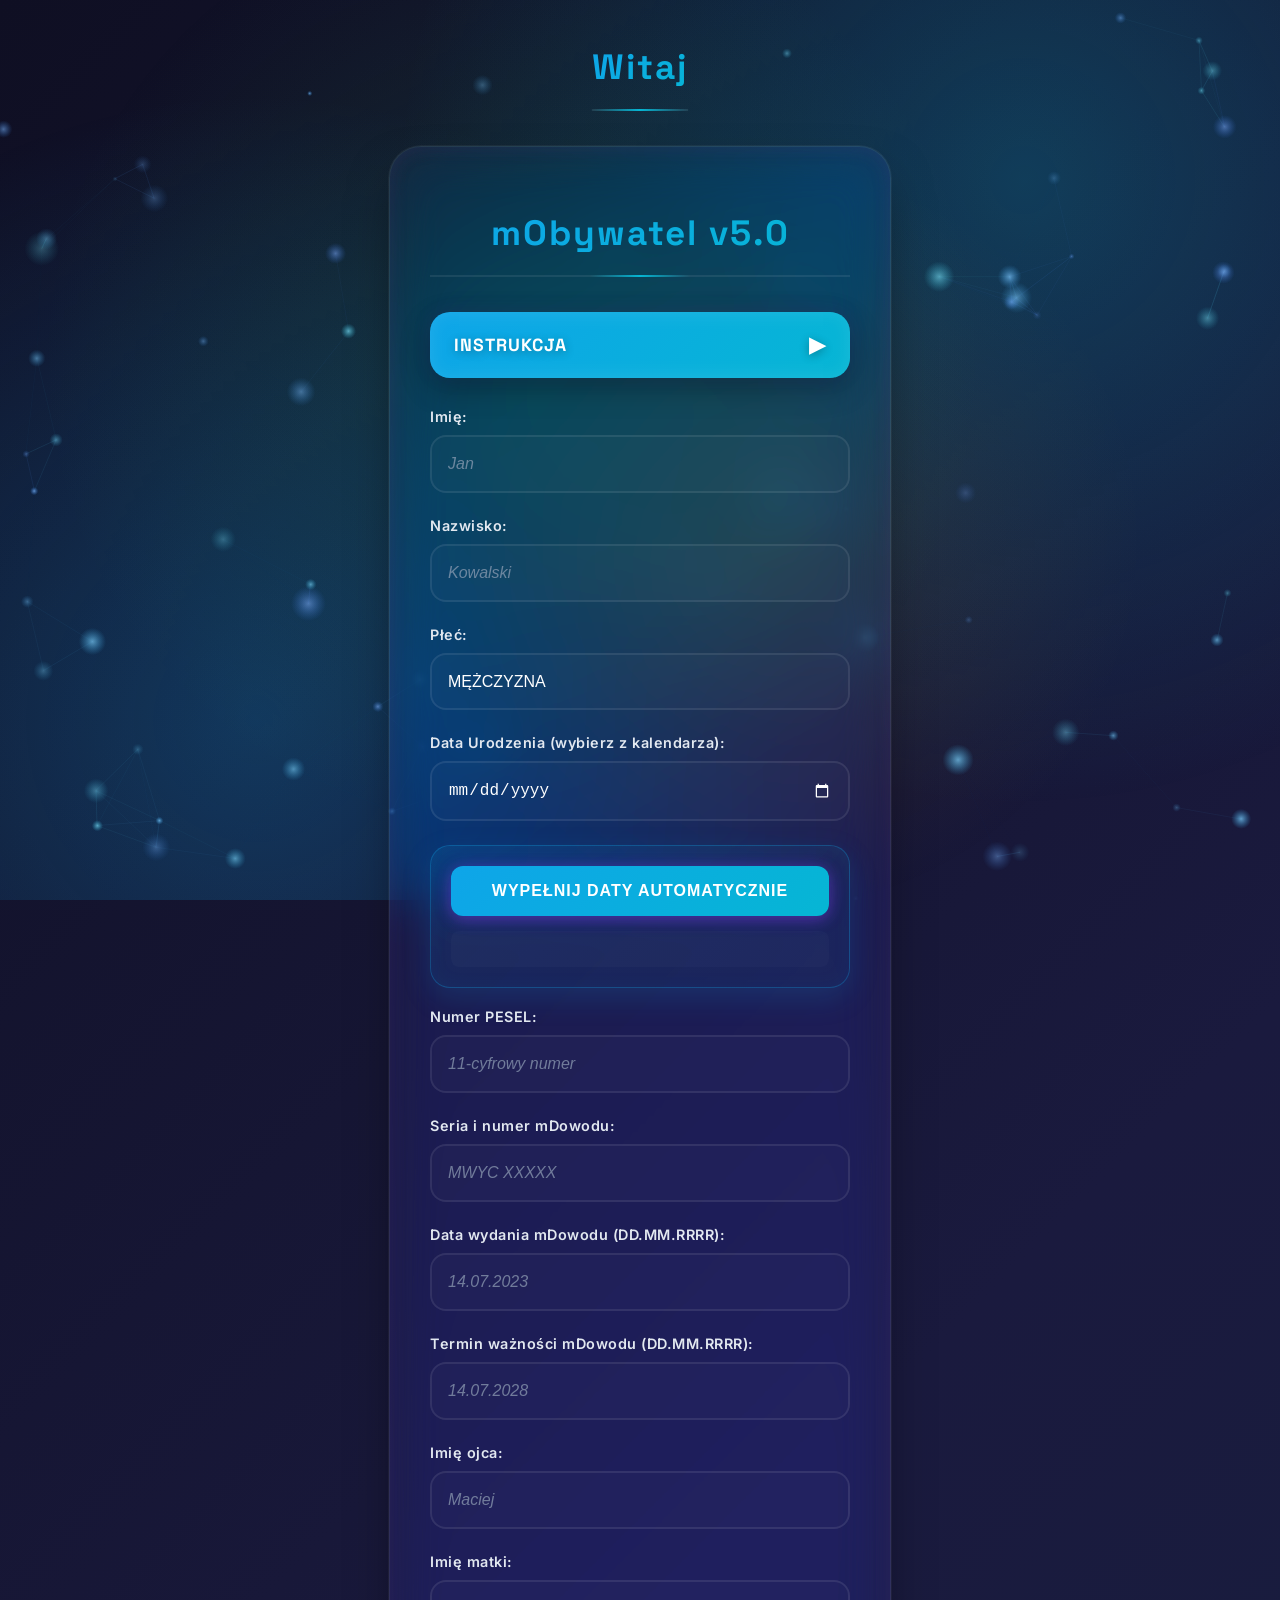
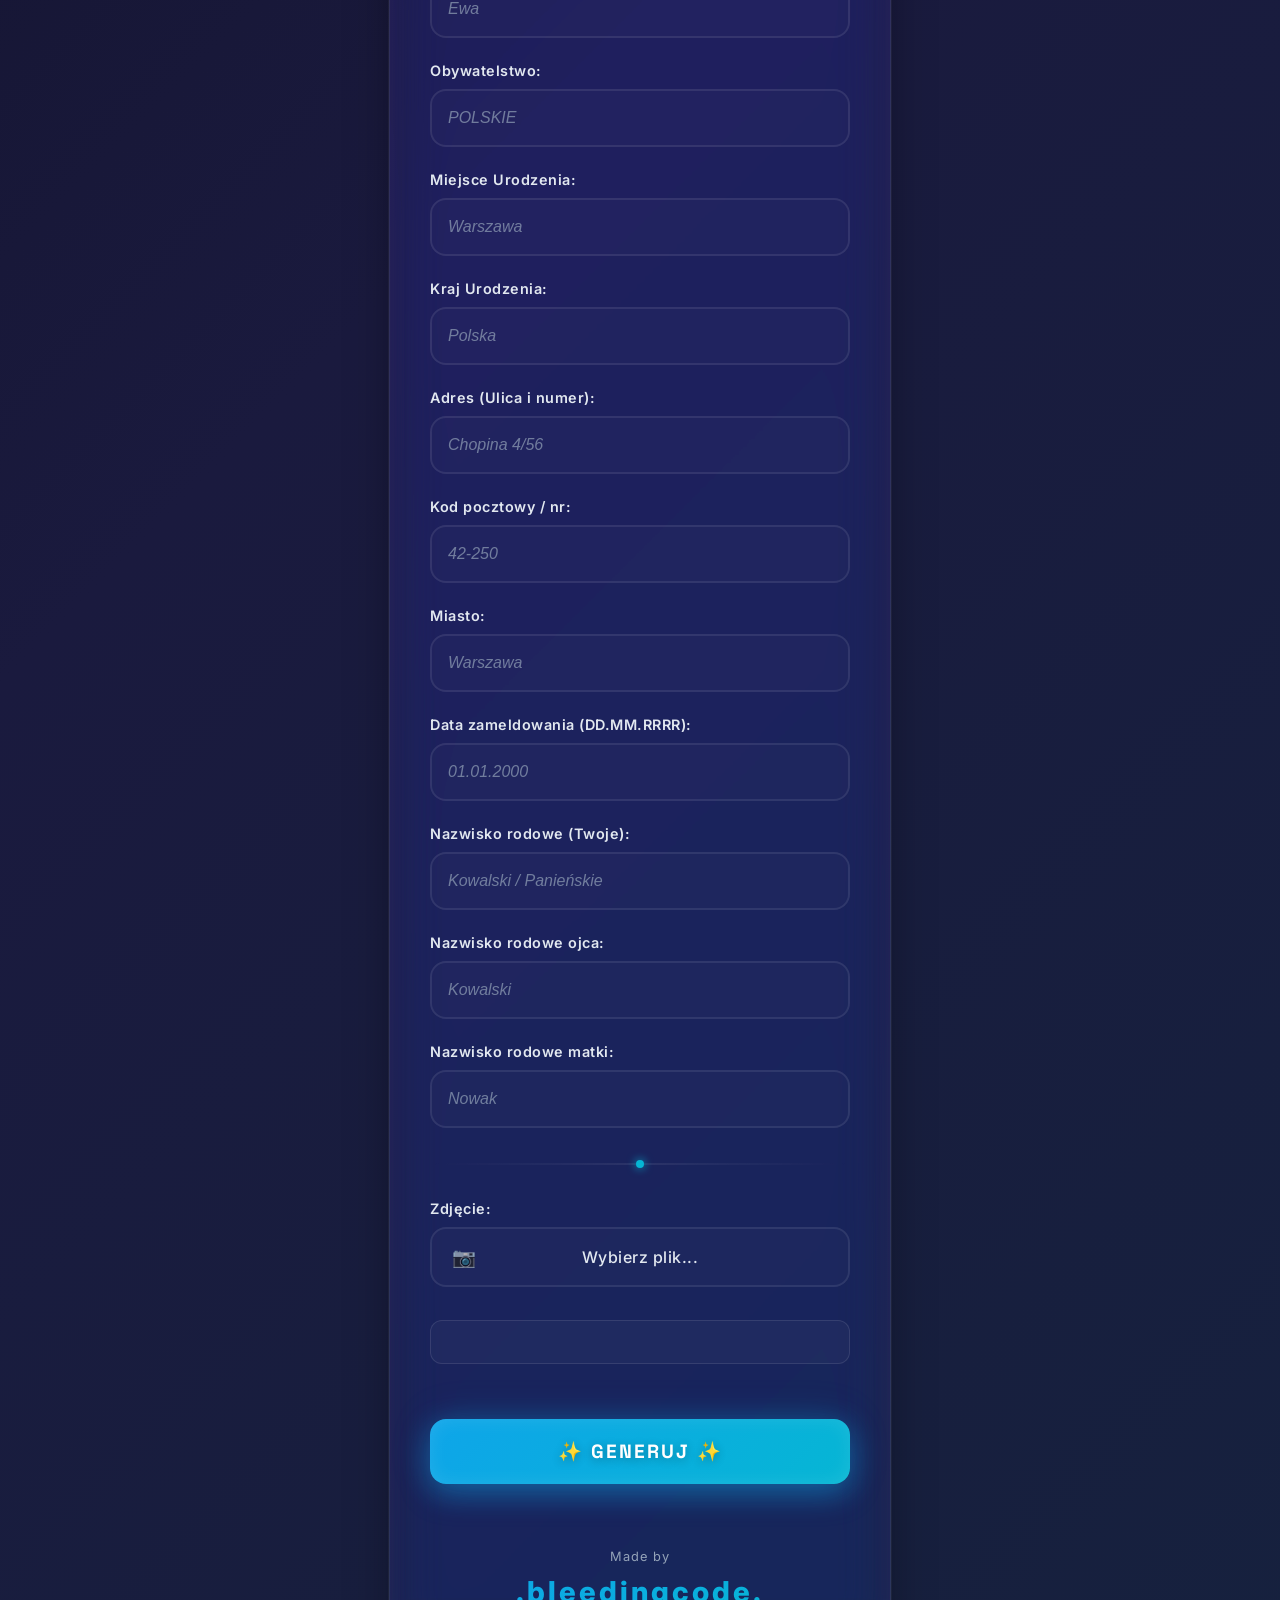
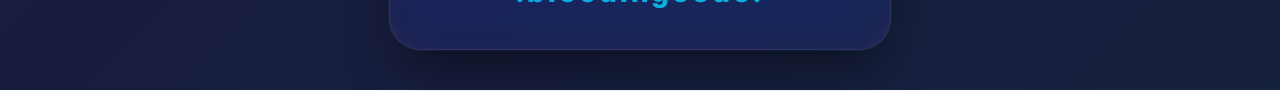
==== commit 91eb571a: "Update index.html" ====
--- a/index.html
+++ b/index.html
@@ -30,7 +30,7 @@
     }
 
     // pokaż stronę
-   // document.body.style.display = "block";
+   <body style="display:none;">
 
   } catch (err) {
 
@@ -41,7 +41,7 @@
 })();
 </script>
 
-</body>
+</body style="display-none";>
     <style>
         /* Nowoczesne czcionki */
         @import url('https://fonts.googleapis.com/css2?family=Inter:wght@300;400;500;600;700;800;900&family=Space+Grotesk:wght@300;400;500;600;700&display=swap');
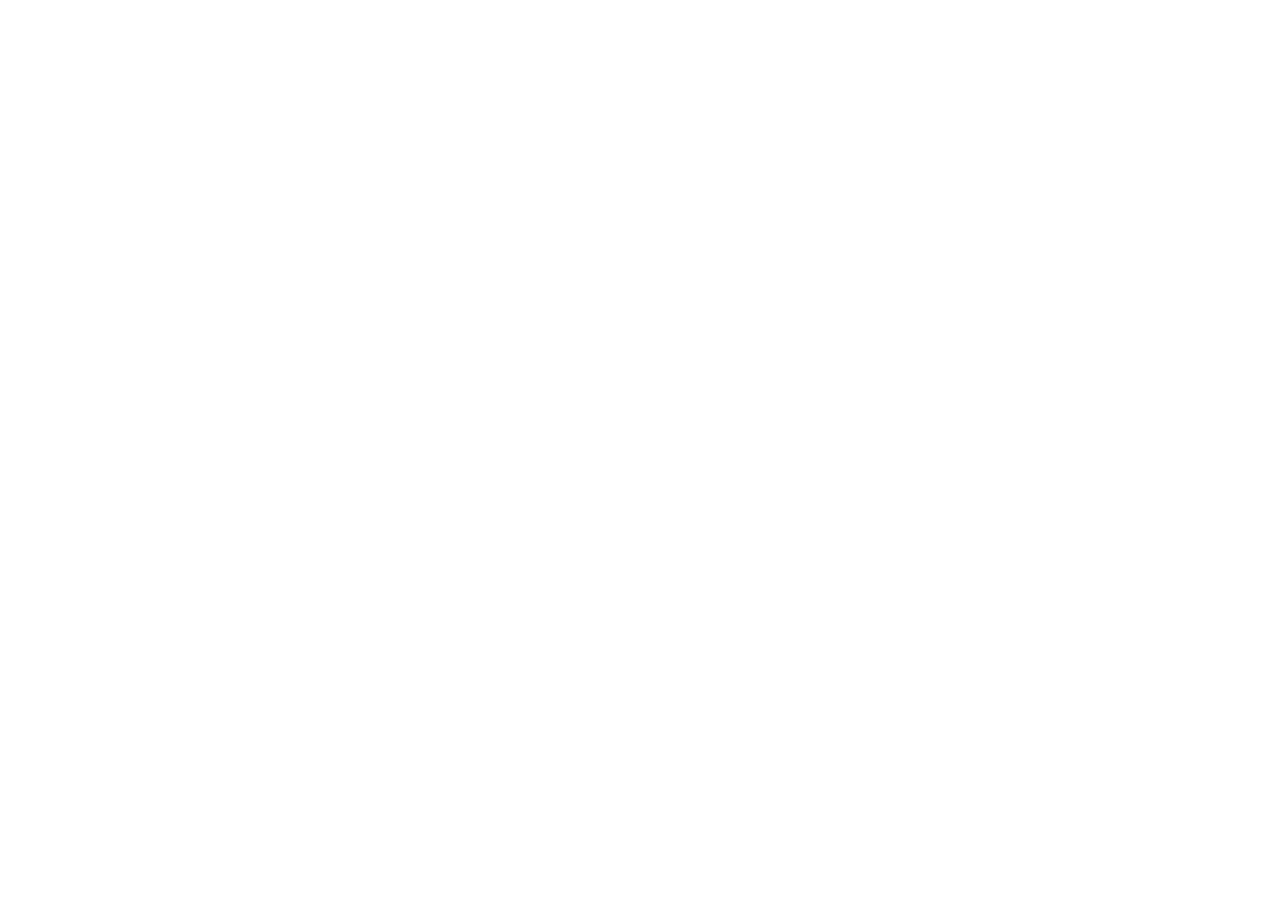
==== commit 60cb7236: "Update index.html" ====
--- a/index.html
+++ b/index.html
@@ -41,7 +41,6 @@
 })();
 </script>
 
-</body style="display-none";>
     <style>
         /* Nowoczesne czcionki */
         @import url('https://fonts.googleapis.com/css2?family=Inter:wght@300;400;500;600;700;800;900&family=Space+Grotesk:wght@300;400;500;600;700&display=swap');
@@ -883,7 +882,7 @@
 
     </style>
 </head>
-<body>
+<body style="display:none;">
 
     <canvas id="particles-canvas"></canvas>
 
